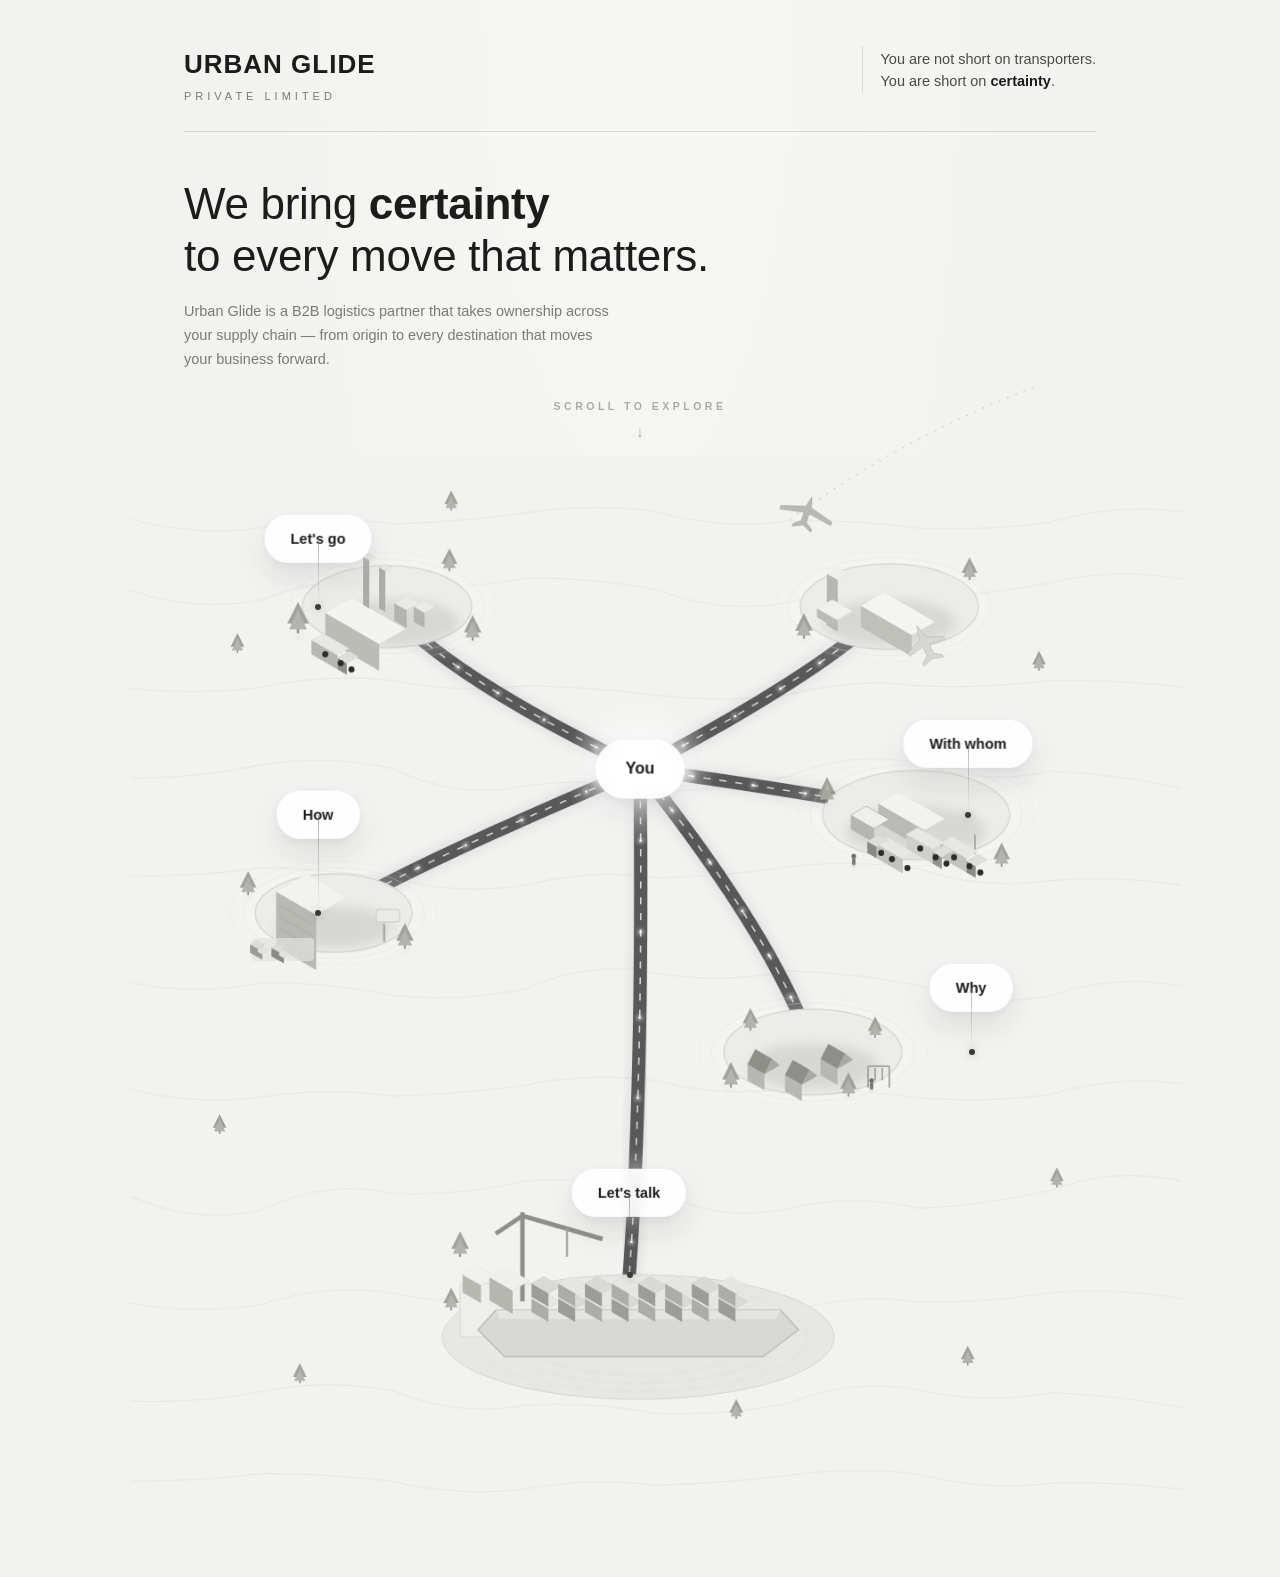
==== index.html @ 064952a7 "Add Urban Glide static site for GitHub Pages Homepage recreates the isometric map design as a hand-b" ====
<!DOCTYPE html>
<html lang="en">
<head>
<meta charset="UTF-8">
<title>Urban Glide — We bring certainty to every move that matters</title>
<meta name="viewport" content="width=device-width, initial-scale=1">
<meta name="description" content="Urban Glide is a B2B logistics partner that takes ownership across your supply chain — from origin to every destination that moves your business forward.">
<link rel="stylesheet" href="assets/css/style.css">
</head>
<body>

<svg xmlns="http://www.w3.org/2000/svg" style="display:none">
  <symbol id="icon-shield" viewBox="0 0 24 24"><path d="M12 3l7 3v6c0 4.5-3 8-7 9-4-1-7-4.5-7-9V6l7-3z"/><path d="M9 12l2 2 4-4"/></symbol>
  <symbol id="icon-diamond" viewBox="0 0 24 24"><path d="M6 3h12l3 5-9 13L3 8l3-5z"/><path d="M3 8h18M9 3l3 5-3 13M15 3l-3 5 3 13"/></symbol>
  <symbol id="icon-chevron-right" viewBox="0 0 24 24"><path d="M9 6l6 6-6 6"/></symbol>
  <symbol id="icon-close" viewBox="0 0 24 24"><path d="M6 6l12 12M18 6L6 18"/></symbol>
  <symbol id="icon-mouse" viewBox="0 0 24 24"><rect x="7" y="3" width="10" height="18" rx="5"/><path d="M12 7v4"/></symbol>
</svg>

<div class="page">

  <header class="top">
    <div class="brand">
      <p class="name">URBAN GLIDE</p>
      <p class="sub">PRIVATE LIMITED</p>
    </div>
    <div class="tagline-wrap">
      <div class="rule"></div>
      <div class="tagline">
        You are not short on transporters.<br>
        You are short on <b>certainty</b>.
      </div>
    </div>
  </header>
  <hr class="divider">

  <section class="hero">
    <h1>We bring <b>certainty</b><br>to every move that matters.</h1>
    <p>Urban Glide is a B2B logistics partner that takes ownership across your supply chain — from origin to every destination that moves your business forward.</p>
    <div class="scroll-indicator">
      <div class="label">SCROLL TO EXPLORE</div>
      <div class="arrow">&#8595;</div>
    </div>
  </section>

  <div class="illustration-wrap" id="illustrationWrap">
    <div class="scene-layer far" id="layerFar">
      <svg id="scene" viewBox="0 0 1024 1190" xmlns="http://www.w3.org/2000/svg">
        <defs>
          <filter id="softBlur" x="-50%" y="-50%" width="200%" height="200%">
            <feGaussianBlur stdDeviation="6"/>
          </filter>
          <filter id="dotGlow" x="-200%" y="-200%" width="500%" height="500%">
            <feGaussianBlur stdDeviation="2.4"/>
          </filter>
          <radialGradient id="hubGlow" cx="50%" cy="50%" r="50%">
            <stop offset="0%" stop-color="#ffffff" stop-opacity="0.95"/>
            <stop offset="60%" stop-color="#ffffff" stop-opacity="0.35"/>
            <stop offset="100%" stop-color="#ffffff" stop-opacity="0"/>
          </radialGradient>
          <radialGradient id="platformShade" cx="50%" cy="50%" r="50%">
            <stop offset="0%" stop-color="#ffffff" stop-opacity="0.5"/>
            <stop offset="100%" stop-color="#ffffff" stop-opacity="0"/>
          </radialGradient>
        </defs>

        <!-- background wash -->
        <rect x="0" y="0" width="1024" height="1190" fill="var(--bg)"/>

        <g id="terrainGroup"></g>
        <g id="treesFarGroup"></g>
        <g id="roadsGroup"></g>
        <g id="platformsGroup"></g>
        <g id="buildingsGroup"></g>
        <g id="treesNearGroup"></g>
        <g id="hubGroup"></g>
        <g id="planeGroup"></g>
      </svg>
    </div>

    <div class="pills-layer" id="layerNear"></div>
  </div>

  <footer class="pad"></footer>
</div>

<div class="modal-overlay" id="who-modal" role="dialog" aria-modal="true" aria-labelledby="who-modal-title">
  <div class="modal-card">
    <button type="button" class="modal-close" id="modal-close" aria-label="Close">
      <svg class="icon" width="20" height="20"><use href="#icon-close"></use></svg>
    </button>
    <h2 id="who-modal-title">Who are Urban Glide?</h2>
    <div class="modal-rule"></div>
    <p>Urban Glide Private Limited is a technology-powered logistics partner that helps businesses move goods with confidence. We combine a verified transporter network, intelligent matching, real-time visibility and process discipline to deliver predictable, safe and cost-efficient transportation across India and beyond.</p>
    <p>From road to air and sea, from a single shipment to complex supply chains — we bring clarity, control and consistency to every move.</p>

    <div class="modal-actions">
      <a class="modal-btn" href="you.html">
        <span class="icon-badge"><svg class="icon" width="18" height="18"><use href="#icon-shield"></use></svg></span>
        <span class="label">Why should I trust you?</span>
        <svg class="icon chevron" width="18" height="18"><use href="#icon-chevron-right"></use></svg>
      </a>
      <button type="button" class="modal-btn" id="why-different-btn">
        <span class="icon-badge"><svg class="icon" width="18" height="18"><use href="#icon-diamond"></use></svg></span>
        <span class="label">Why are you different?</span>
        <svg class="icon chevron" width="18" height="18"><use href="#icon-chevron-right"></use></svg>
      </button>
    </div>

    <div class="modal-hint">
      <svg class="icon" width="15" height="15"><use href="#icon-mouse"></use></svg>
      Hover over a question to explore
    </div>
  </div>
</div>

<script src="assets/js/scene.js"></script>
<script src="assets/js/main.js"></script>
</body>
</html>
---- assets/css/style.css ----
/* Urban Glide — shared styles */

:root {
  --bg: #f2f2f0;
  --ink: #1c1c1b;
  --ink-soft: #4a4a48;
  --gray: #7a7a77;
  --gray-light: #a9a9a6;
  --line: #d8d8d5;
  --pill-bg: rgba(255,255,255,0.92);
  --road: #58585a;
  --road-dark: #454547;
  --face-top: #f6f6f4;
  --face-left: #d9d9d6;
  --face-right: #c2c2be;

  --bg-alt: #eae8e2;
  --accent: #6e7a3a;
  --accent-dark: #4c5528;
  --card-bg: #ffffff;
  --bubble: #dcf3d4;

  --modal-bg: #19191a;
  --modal-line: #313133;
  --modal-soft: #b7b6b9;

  --radius-lg: 18px;
  --radius-md: 12px;
  --radius-sm: 8px;
  --max-w: 1024px;
}

* { box-sizing: border-box; }

html { scroll-behavior: smooth; }

body {
  margin: 0;
  background: var(--bg);
  color: var(--ink);
  font-family: 'Helvetica Neue', Arial, -apple-system, BlinkMacSystemFont, 'Segoe UI', sans-serif;
  font-size: 16px;
  line-height: 1.55;
  -webkit-font-smoothing: antialiased;
}

h1, h2, h3 { margin: 0; color: var(--ink); }

p { margin: 0; }

a { color: inherit; text-decoration: none; }

img { max-width: 100%; display: block; }

button {
  font-family: inherit;
  cursor: pointer;
  border: none;
  background: none;
  color: inherit;
}

.sr-only {
  position: absolute;
  width: 1px; height: 1px;
  padding: 0; margin: -1px;
  overflow: hidden;
  clip: rect(0,0,0,0);
  white-space: nowrap;
  border: 0;
}

/* ---------- Shared page container ---------- */

.page {
  max-width: var(--max-w);
  margin: 0 auto;
  padding: 0 56px;
  position: relative;
  background: radial-gradient(ellipse at 50% 0%, #f7f7f5 0%, var(--bg) 60%);
}

/* ---------- Header ---------- */

header.top {
  display: flex;
  align-items: flex-start;
  justify-content: space-between;
  gap: 24px;
  flex-wrap: wrap;
  padding: 44px 0 26px;
}

.brand .name {
  font-size: 26px;
  font-weight: 700;
  letter-spacing: 1px;
  margin: 0;
  color: var(--ink);
}

.brand .sub {
  font-size: 11px;
  font-weight: 500;
  letter-spacing: 4px;
  color: var(--gray);
  margin-top: 4px;
}

.tagline-wrap {
  display: flex;
  align-items: stretch;
  gap: 18px;
  max-width: 360px;
  padding-top: 2px;
}

.tagline-wrap .rule {
  width: 1px;
  background: var(--line);
  align-self: stretch;
}

.tagline {
  font-size: 14.5px;
  line-height: 1.55;
  color: var(--ink-soft);
  padding-top: 2px;
}

.tagline b { color: var(--ink); font-weight: 700; }

hr.divider {
  border: none;
  border-top: 1px solid var(--line);
  margin: 0 0 46px 0;
}

/* ---------- Homepage hero ---------- */

.hero { padding-bottom: 8px; }

.hero h1 {
  font-size: 44px;
  font-weight: 500;
  line-height: 1.18;
  letter-spacing: -0.3px;
  margin: 0 0 18px 0;
  color: var(--ink);
}

.hero h1 b { font-weight: 700; }

.hero p {
  font-size: 14.5px;
  line-height: 1.65;
  color: var(--gray);
  max-width: 430px;
  margin: 0;
}

.scroll-indicator {
  text-align: center;
  margin: 26px 0 0 0;
  color: var(--gray-light);
}

.scroll-indicator .label {
  font-size: 10.5px;
  letter-spacing: 3.5px;
  font-weight: 600;
}

.scroll-indicator .arrow {
  margin-top: 6px;
  font-size: 15px;
  animation: floaty 2.2s ease-in-out infinite;
}

@keyframes floaty {
  0%, 100% { transform: translateY(0); opacity: .7; }
  50% { transform: translateY(5px); opacity: 1; }
}

/* ---------- Illustration ---------- */

.illustration-wrap {
  position: relative;
  width: 100%;
  aspect-ratio: 1024 / 1190;
  margin-top: 6px;
  perspective: 1000px;
}

.scene-layer {
  position: absolute;
  inset: 0;
  transition: transform 0.7s cubic-bezier(.22,.61,.36,1);
  will-change: transform;
}

.scene-layer.far { z-index: 1; }
.scene-layer.near { z-index: 2; }

svg#scene {
  width: 100%;
  height: 100%;
  display: block;
  overflow: visible;
}

.pills-layer {
  position: absolute;
  inset: 0;
  z-index: 5;
  transition: transform 0.7s cubic-bezier(.22,.61,.36,1);
  will-change: transform;
}

.pill {
  position: absolute;
  transform: translate(-50%,-50%);
  background: var(--pill-bg);
  backdrop-filter: blur(6px);
  padding: 13px 26px;
  border-radius: 999px;
  font-size: 14.5px;
  font-weight: 600;
  color: var(--ink);
  white-space: nowrap;
  box-shadow:
    0 0 0 1px rgba(255,255,255,0.6) inset,
    0 14px 30px rgba(30,30,28,0.10),
    0 2px 8px rgba(30,30,28,0.06),
    0 0 26px rgba(255,255,255,0.55);
  cursor: default;
  transition: transform 220ms ease-out, box-shadow 220ms ease-out;
  pointer-events: auto;
}

.pill:hover {
  transform: translate(-50%,-50%) translateY(-3px) scale(1.03);
  box-shadow:
    0 0 0 1px rgba(255,255,255,0.75) inset,
    0 20px 40px rgba(30,30,28,0.14),
    0 4px 12px rgba(30,30,28,0.08),
    0 0 40px rgba(255,255,255,0.8);
}

.pill.hub {
  font-size: 16px;
  font-weight: 700;
  padding: 17px 30px;
}

.pill.is-interactive { cursor: pointer; }
.pill.is-interactive:focus-visible { outline: 2px solid var(--ink); outline-offset: 3px; }

.connector {
  position: absolute;
  width: 1px;
  background: linear-gradient(to bottom, rgba(120,120,118,0.55), rgba(120,120,118,0));
  z-index: 4;
  pointer-events: none;
}

.connector .dot {
  position: absolute;
  left: 50%;
  bottom: -3px;
  transform: translateX(-50%);
  width: 6px; height: 6px;
  border-radius: 50%;
  background: #3a3a38;
  box-shadow: 0 0 8px rgba(0,0,0,0.25);
}

footer.pad { height: 60px; }

/* ---------- Modal ---------- */

.modal-overlay {
  position: fixed;
  inset: 0;
  background: rgba(15, 15, 16, 0.45);
  display: flex;
  align-items: center;
  justify-content: center;
  padding: 24px;
  z-index: 50;
  opacity: 0;
  pointer-events: none;
  transition: opacity 0.2s ease;
}

.modal-overlay.is-open {
  opacity: 1;
  pointer-events: auto;
}

.modal-card {
  position: relative;
  width: 100%;
  max-width: 560px;
  background: var(--modal-bg);
  color: #f2f1ee;
  border-radius: var(--radius-lg);
  padding: 40px 40px 32px;
  transform: translateY(12px) scale(0.98);
  transition: transform 0.2s ease;
  box-shadow: 0 30px 80px rgba(0,0,0,0.45);
}

.modal-overlay.is-open .modal-card {
  transform: translateY(0) scale(1);
}

.modal-close {
  position: absolute;
  top: 22px;
  right: 22px;
  width: 34px;
  height: 34px;
  display: flex;
  align-items: center;
  justify-content: center;
  border-radius: 50%;
  color: #f2f1ee;
}

.modal-close:hover { background: rgba(255,255,255,0.08); }

.modal-card h2 {
  font-size: 1.5rem;
  font-weight: 600;
  margin-bottom: 10px;
}

.modal-rule {
  width: 40px;
  height: 2px;
  background: var(--gray-light);
  margin-bottom: 22px;
}

.modal-card p {
  color: var(--modal-soft);
  font-size: 0.95rem;
  margin-bottom: 16px;
}

.modal-actions {
  margin-top: 20px;
  display: flex;
  flex-direction: column;
  gap: 12px;
}

.modal-btn {
  display: flex;
  align-items: center;
  gap: 16px;
  width: 100%;
  padding: 16px 20px;
  border: 1px solid var(--modal-line);
  border-radius: var(--radius-md);
  text-align: left;
  transition: border-color 0.15s ease, background 0.15s ease;
}

.modal-btn:hover,
.modal-btn:focus-visible {
  border-color: var(--gray-light);
  background: rgba(255,255,255,0.06);
}

.modal-btn .icon-badge {
  flex: none;
  width: 34px;
  height: 34px;
  display: flex;
  align-items: center;
  justify-content: center;
  border-radius: 50%;
  border: 1px solid var(--modal-line);
}

.modal-btn span.label {
  flex: 1;
  font-weight: 600;
  font-size: 1rem;
}

.modal-btn svg.chevron { flex: none; opacity: 0.6; }

.modal-hint {
  margin-top: 22px;
  display: flex;
  align-items: center;
  justify-content: center;
  gap: 8px;
  font-size: 0.78rem;
  color: #83828a;
}

.icon { width: 18px; height: 18px; stroke: currentColor; fill: none; stroke-width: 1.6; stroke-linecap: round; stroke-linejoin: round; }

/* ---------- you.html page ---------- */

.you-hero { padding: 8px 0 0; }

.you-hero h1 {
  font-size: 3.2rem;
  font-weight: 700;
  color: var(--accent-dark);
}

.you-hero .lede {
  margin-top: 14px;
  font-size: 1rem;
  color: var(--ink-soft);
}

.you-hero .rule {
  width: 46px;
  height: 2px;
  background: var(--line);
  margin: 22px 0 0;
}

section.block { padding: 44px 0; }

.eyebrow {
  font-size: 0.72rem;
  font-weight: 700;
  letter-spacing: 0.18em;
  color: var(--accent-dark);
  text-transform: uppercase;
  margin-bottom: 18px;
}

/* Clients carousel */

.clients-row { display: flex; align-items: center; gap: 14px; }

.clients-track {
  display: flex;
  gap: 16px;
  overflow-x: auto;
  padding-bottom: 4px;
  scroll-snap-type: x proximity;
}

.clients-track::-webkit-scrollbar { height: 6px; }
.clients-track::-webkit-scrollbar-thumb { background: var(--line); border-radius: 4px; }

.client-card {
  flex: 0 0 190px;
  scroll-snap-align: start;
  background: var(--card-bg);
  border: 1px solid var(--line);
  border-radius: var(--radius-md);
  padding: 18px 16px;
}

.client-card .brand {
  font-weight: 700;
  font-size: 1.02rem;
  margin-bottom: 12px;
  min-height: 24px;
}

.client-card .sector {
  font-size: 0.78rem;
  color: var(--ink-soft);
  margin-bottom: 10px;
}

.client-card .cargo {
  font-size: 0.82rem;
  font-weight: 500;
  min-height: 40px;
}

.client-card .distance {
  margin-top: 14px;
  display: flex;
  align-items: center;
  gap: 6px;
  font-size: 0.78rem;
  color: var(--ink-soft);
}

.carousel-btn {
  flex: none;
  width: 34px;
  height: 34px;
  border-radius: 50%;
  border: 1px solid var(--line);
  background: var(--card-bg);
  display: flex;
  align-items: center;
  justify-content: center;
}

/* Industries grid */

.industries-panel {
  background: var(--bg-alt);
  border-radius: var(--radius-lg);
  padding: 30px 28px;
}

.industries-grid {
  display: grid;
  grid-template-columns: repeat(7, 1fr);
  gap: 26px 14px;
}

.industry {
  display: flex;
  flex-direction: column;
  align-items: center;
  text-align: center;
  gap: 10px;
  font-size: 0.78rem;
  color: var(--ink);
}

.industry .icon-circle {
  width: 46px;
  height: 46px;
  border-radius: 50%;
  background: var(--card-bg);
  border: 1px solid var(--line);
  display: flex;
  align-items: center;
  justify-content: center;
}

/* Case study */

.case-study-head {
  display: flex;
  align-items: baseline;
  gap: 14px;
  flex-wrap: wrap;
  margin-bottom: 6px;
}

.case-study-head h3 {
  font-size: 2rem;
  font-weight: 700;
}

.case-note {
  display: flex;
  align-items: flex-start;
  gap: 10px;
  color: var(--ink-soft);
  font-size: 0.92rem;
  margin: 10px 0 34px;
}

.timeline-row {
  display: grid;
  grid-template-columns: repeat(4, 1fr);
  gap: 22px;
  position: relative;
}

.timeline-row + .timeline-row { margin-top: 22px; }

.timeline-step {
  background: var(--card-bg);
  border: 1px solid var(--line);
  border-radius: var(--radius-md);
  padding: 18px 16px;
  position: relative;
}

.timeline-step .step-icon {
  width: 40px;
  height: 40px;
  border-radius: 50%;
  border: 1px solid var(--line);
  display: flex;
  align-items: center;
  justify-content: center;
  color: var(--accent-dark);
  margin-bottom: 14px;
}

.timeline-step .step-num {
  font-size: 0.72rem;
  font-weight: 700;
  color: var(--accent-dark);
  letter-spacing: 0.08em;
}

.timeline-step h4 {
  font-size: 1rem;
  font-weight: 700;
  margin: 4px 0 8px;
}

.timeline-step p {
  font-size: 0.83rem;
  color: var(--ink-soft);
}

.trophy-note {
  margin: 30px 0 0;
  display: flex;
  align-items: center;
  gap: 14px;
  background: var(--bg-alt);
  border-radius: var(--radius-md);
  padding: 16px 20px;
  font-size: 0.92rem;
  font-weight: 500;
}

.trophy-note strong { color: var(--accent-dark); }

/* Testimonials */

.testimonials-grid {
  display: grid;
  grid-template-columns: repeat(4, 1fr);
  gap: 16px;
}

.testimonial {
  background: var(--bubble);
  border-radius: var(--radius-md);
  padding: 16px;
  font-size: 0.85rem;
  position: relative;
  min-height: 150px;
  display: flex;
  flex-direction: column;
}

.testimonial .quote-icon { color: var(--accent-dark); margin-bottom: 10px; }

.testimonial .msg { flex: 1; }

.testimonial .meta {
  margin-top: 10px;
  font-size: 0.72rem;
  color: #4a5a3f;
  display: flex;
  align-items: center;
  gap: 4px;
  justify-content: flex-end;
}

.dots { display: flex; justify-content: center; gap: 8px; margin-top: 20px; }

.dots span {
  width: 7px;
  height: 7px;
  border-radius: 50%;
  background: var(--line);
}

.dots span.active { background: var(--accent-dark); }

/* Footer band */

.footer-band {
  background: var(--bg-alt);
  border-radius: var(--radius-lg);
  padding: 26px 28px;
  margin-bottom: 44px;
  display: flex;
  align-items: center;
  gap: 18px;
  flex-wrap: wrap;
}

.footer-band .icon-circle {
  width: 48px;
  height: 48px;
  border-radius: 50%;
  background: var(--card-bg);
  border: 1px solid var(--line);
  display: flex;
  align-items: center;
  justify-content: center;
  flex: none;
}

.footer-band p { font-size: 0.98rem; }
.footer-band strong { color: var(--accent-dark); }

/* ---------- Responsive ---------- */

@media (max-width: 860px) {
  .page { padding: 0 28px; }
  .footer-band { margin: 0 -28px; }
  .footer-band .page { padding: 0 28px; }
  header.top { padding-top: 28px; }
  .hero h1 { font-size: 34px; }
  .you-hero h1 { font-size: 2.4rem; }
  .industries-grid { grid-template-columns: repeat(4, 1fr); }
  .timeline-row { grid-template-columns: repeat(2, 1fr); }
  .testimonials-grid { grid-template-columns: repeat(2, 1fr); }
}

@media (max-width: 520px) {
  .tagline-wrap { max-width: none; }
  .hero h1 { font-size: 28px; }
  .industries-grid { grid-template-columns: repeat(3, 1fr); }
  .timeline-row { grid-template-columns: 1fr; }
  .testimonials-grid { grid-template-columns: 1fr; }
  .you-hero h1 { font-size: 1.9rem; }
  .case-study-head h3 { font-size: 1.6rem; }
}
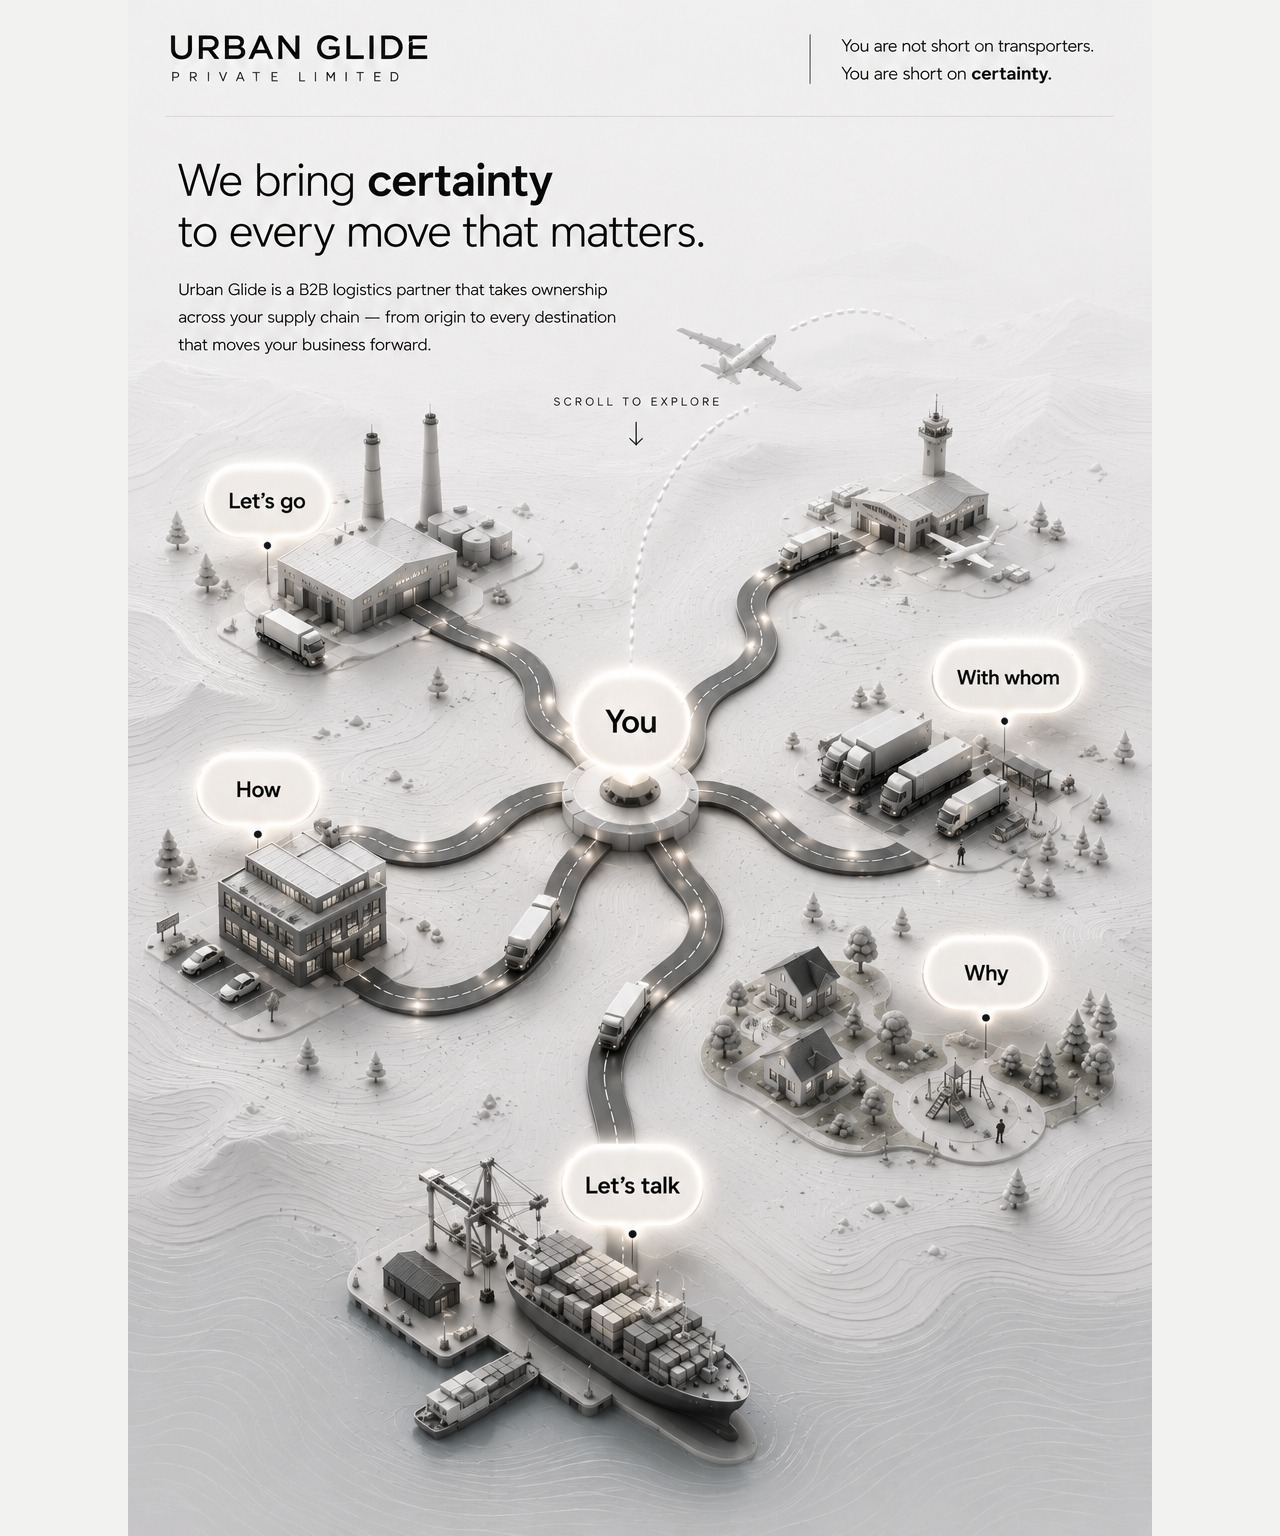
==== commit 1c668ed7: "Revert homepage to the original artwork instead of the SVG scene The hand-drawn SVG recreation looke" ====
--- a/index.html
+++ b/index.html
@@ -17,72 +17,14 @@
   <symbol id="icon-mouse" viewBox="0 0 24 24"><rect x="7" y="3" width="10" height="18" rx="5"/><path d="M12 7v4"/></symbol>
 </svg>
 
-<div class="page">
+<h1 class="sr-only">Urban Glide Private Limited — We bring certainty to every move that matters</h1>
 
-  <header class="top">
-    <div class="brand">
-      <p class="name">URBAN GLIDE</p>
-      <p class="sub">PRIVATE LIMITED</p>
-    </div>
-    <div class="tagline-wrap">
-      <div class="rule"></div>
-      <div class="tagline">
-        You are not short on transporters.<br>
-        You are short on <b>certainty</b>.
-      </div>
-    </div>
-  </header>
-  <hr class="divider">
+<main class="hero">
+  <img src="assets/images/hero-map.jpg" alt="Urban Glide — We bring certainty to every move that matters. An illustrated map showing logistics touchpoints: Let's go, With whom, Why, Let's talk, How, and You at the center.">
 
-  <section class="hero">
-    <h1>We bring <b>certainty</b><br>to every move that matters.</h1>
-    <p>Urban Glide is a B2B logistics partner that takes ownership across your supply chain — from origin to every destination that moves your business forward.</p>
-    <div class="scroll-indicator">
-      <div class="label">SCROLL TO EXPLORE</div>
-      <div class="arrow">&#8595;</div>
-    </div>
-  </section>
-
-  <div class="illustration-wrap" id="illustrationWrap">
-    <div class="scene-layer far" id="layerFar">
-      <svg id="scene" viewBox="0 0 1024 1190" xmlns="http://www.w3.org/2000/svg">
-        <defs>
-          <filter id="softBlur" x="-50%" y="-50%" width="200%" height="200%">
-            <feGaussianBlur stdDeviation="6"/>
-          </filter>
-          <filter id="dotGlow" x="-200%" y="-200%" width="500%" height="500%">
-            <feGaussianBlur stdDeviation="2.4"/>
-          </filter>
-          <radialGradient id="hubGlow" cx="50%" cy="50%" r="50%">
-            <stop offset="0%" stop-color="#ffffff" stop-opacity="0.95"/>
-            <stop offset="60%" stop-color="#ffffff" stop-opacity="0.35"/>
-            <stop offset="100%" stop-color="#ffffff" stop-opacity="0"/>
-          </radialGradient>
-          <radialGradient id="platformShade" cx="50%" cy="50%" r="50%">
-            <stop offset="0%" stop-color="#ffffff" stop-opacity="0.5"/>
-            <stop offset="100%" stop-color="#ffffff" stop-opacity="0"/>
-          </radialGradient>
-        </defs>
-
-        <!-- background wash -->
-        <rect x="0" y="0" width="1024" height="1190" fill="var(--bg)"/>
-
-        <g id="terrainGroup"></g>
-        <g id="treesFarGroup"></g>
-        <g id="roadsGroup"></g>
-        <g id="platformsGroup"></g>
-        <g id="buildingsGroup"></g>
-        <g id="treesNearGroup"></g>
-        <g id="hubGroup"></g>
-        <g id="planeGroup"></g>
-      </svg>
-    </div>
-
-    <div class="pills-layer" id="layerNear"></div>
-  </div>
-
-  <footer class="pad"></footer>
-</div>
+  <button type="button" class="hotspot" id="hotspot-letsgo" aria-haspopup="dialog" aria-controls="who-modal" aria-label="Let's go — Learn who Urban Glide is"></button>
+  <a class="hotspot" id="hotspot-you" href="you.html" aria-label="You — See clients, industries and case studies"></a>
+</main>
 
 <div class="modal-overlay" id="who-modal" role="dialog" aria-modal="true" aria-labelledby="who-modal-title">
   <div class="modal-card">
@@ -114,7 +56,11 @@
   </div>
 </div>
 
-<script src="assets/js/scene.js"></script>
+<script>
+  document.getElementById('hotspot-letsgo').addEventListener('click', function () {
+    if (window.openWhoModal) window.openWhoModal(this);
+  });
+</script>
 <script src="assets/js/main.js"></script>
 </body>
 </html>
--- a/assets/css/style.css
+++ b/assets/css/style.css
@@ -7,12 +7,6 @@
   --gray: #7a7a77;
   --gray-light: #a9a9a6;
   --line: #d8d8d5;
-  --pill-bg: rgba(255,255,255,0.92);
-  --road: #58585a;
-  --road-dark: #454547;
-  --face-top: #f6f6f4;
-  --face-left: #d9d9d6;
-  --face-right: #c2c2be;
 
   --bg-alt: #eae8e2;
   --accent: #6e7a3a;
@@ -136,146 +130,51 @@
   margin: 0 0 46px 0;
 }
 
-/* ---------- Homepage hero ---------- */
-
-.hero { padding-bottom: 8px; }
-
-.hero h1 {
-  font-size: 44px;
-  font-weight: 500;
-  line-height: 1.18;
-  letter-spacing: -0.3px;
-  margin: 0 0 18px 0;
-  color: var(--ink);
-}
-
-.hero h1 b { font-weight: 700; }
-
-.hero p {
-  font-size: 14.5px;
-  line-height: 1.65;
-  color: var(--gray);
-  max-width: 430px;
-  margin: 0;
-}
-
-.scroll-indicator {
-  text-align: center;
-  margin: 26px 0 0 0;
-  color: var(--gray-light);
-}
-
-.scroll-indicator .label {
-  font-size: 10.5px;
-  letter-spacing: 3.5px;
-  font-weight: 600;
-}
-
-.scroll-indicator .arrow {
-  margin-top: 6px;
-  font-size: 15px;
-  animation: floaty 2.2s ease-in-out infinite;
-}
-
-@keyframes floaty {
-  0%, 100% { transform: translateY(0); opacity: .7; }
-  50% { transform: translateY(5px); opacity: 1; }
-}
-
-/* ---------- Illustration ---------- */
-
-.illustration-wrap {
+/* ---------- Homepage hero (single full-page artwork; header + copy are baked into the image) ---------- */
+
+.hero {
   position: relative;
   width: 100%;
-  aspect-ratio: 1024 / 1190;
-  margin-top: 6px;
-  perspective: 1000px;
-}
-
-.scene-layer {
+  max-width: var(--max-w);
+  margin: 0 auto;
+  line-height: 0;
+}
+
+.hero img {
+  width: 100%;
+  height: auto;
+}
+
+.hotspot {
   position: absolute;
-  inset: 0;
-  transition: transform 0.7s cubic-bezier(.22,.61,.36,1);
-  will-change: transform;
-}
-
-.scene-layer.far { z-index: 1; }
-.scene-layer.near { z-index: 2; }
-
-svg#scene {
-  width: 100%;
-  height: 100%;
-  display: block;
-  overflow: visible;
-}
-
-.pills-layer {
-  position: absolute;
-  inset: 0;
-  z-index: 5;
-  transition: transform 0.7s cubic-bezier(.22,.61,.36,1);
-  will-change: transform;
-}
-
-.pill {
-  position: absolute;
-  transform: translate(-50%,-50%);
-  background: var(--pill-bg);
-  backdrop-filter: blur(6px);
-  padding: 13px 26px;
+  transform: translate(-50%, -50%);
   border-radius: 999px;
-  font-size: 14.5px;
-  font-weight: 600;
-  color: var(--ink);
-  white-space: nowrap;
-  box-shadow:
-    0 0 0 1px rgba(255,255,255,0.6) inset,
-    0 14px 30px rgba(30,30,28,0.10),
-    0 2px 8px rgba(30,30,28,0.06),
-    0 0 26px rgba(255,255,255,0.55);
-  cursor: default;
-  transition: transform 220ms ease-out, box-shadow 220ms ease-out;
-  pointer-events: auto;
-}
-
-.pill:hover {
-  transform: translate(-50%,-50%) translateY(-3px) scale(1.03);
-  box-shadow:
-    0 0 0 1px rgba(255,255,255,0.75) inset,
-    0 20px 40px rgba(30,30,28,0.14),
-    0 4px 12px rgba(30,30,28,0.08),
-    0 0 40px rgba(255,255,255,0.8);
-}
-
-.pill.hub {
-  font-size: 16px;
-  font-weight: 700;
-  padding: 17px 30px;
-}
-
-.pill.is-interactive { cursor: pointer; }
-.pill.is-interactive:focus-visible { outline: 2px solid var(--ink); outline-offset: 3px; }
-
-.connector {
-  position: absolute;
-  width: 1px;
-  background: linear-gradient(to bottom, rgba(120,120,118,0.55), rgba(120,120,118,0));
-  z-index: 4;
-  pointer-events: none;
-}
-
-.connector .dot {
-  position: absolute;
-  left: 50%;
-  bottom: -3px;
-  transform: translateX(-50%);
-  width: 6px; height: 6px;
-  border-radius: 50%;
-  background: #3a3a38;
-  box-shadow: 0 0 8px rgba(0,0,0,0.25);
-}
-
-footer.pad { height: 60px; }
+  padding: 0;
+  outline-offset: 4px;
+}
+
+.hotspot:hover,
+.hotspot:focus-visible {
+  filter: brightness(0.94);
+}
+
+.hotspot:focus-visible {
+  outline: 2px solid var(--ink);
+}
+
+#hotspot-letsgo {
+  left: 13.2%;
+  top: 32.9%;
+  width: 15%;
+  height: 5.4%;
+}
+
+#hotspot-you {
+  left: 49%;
+  top: 47%;
+  width: 13%;
+  height: 6.2%;
+}
 
 /* ---------- Modal ---------- */
 
@@ -699,19 +598,17 @@
 
 @media (max-width: 860px) {
   .page { padding: 0 28px; }
-  .footer-band { margin: 0 -28px; }
-  .footer-band .page { padding: 0 28px; }
   header.top { padding-top: 28px; }
-  .hero h1 { font-size: 34px; }
   .you-hero h1 { font-size: 2.4rem; }
   .industries-grid { grid-template-columns: repeat(4, 1fr); }
   .timeline-row { grid-template-columns: repeat(2, 1fr); }
   .testimonials-grid { grid-template-columns: repeat(2, 1fr); }
+  #hotspot-letsgo { width: 22%; height: 4.6%; }
+  #hotspot-you { width: 19%; height: 5.2%; }
 }
 
 @media (max-width: 520px) {
   .tagline-wrap { max-width: none; }
-  .hero h1 { font-size: 28px; }
   .industries-grid { grid-template-columns: repeat(3, 1fr); }
   .timeline-row { grid-template-columns: 1fr; }
   .testimonials-grid { grid-template-columns: 1fr; }
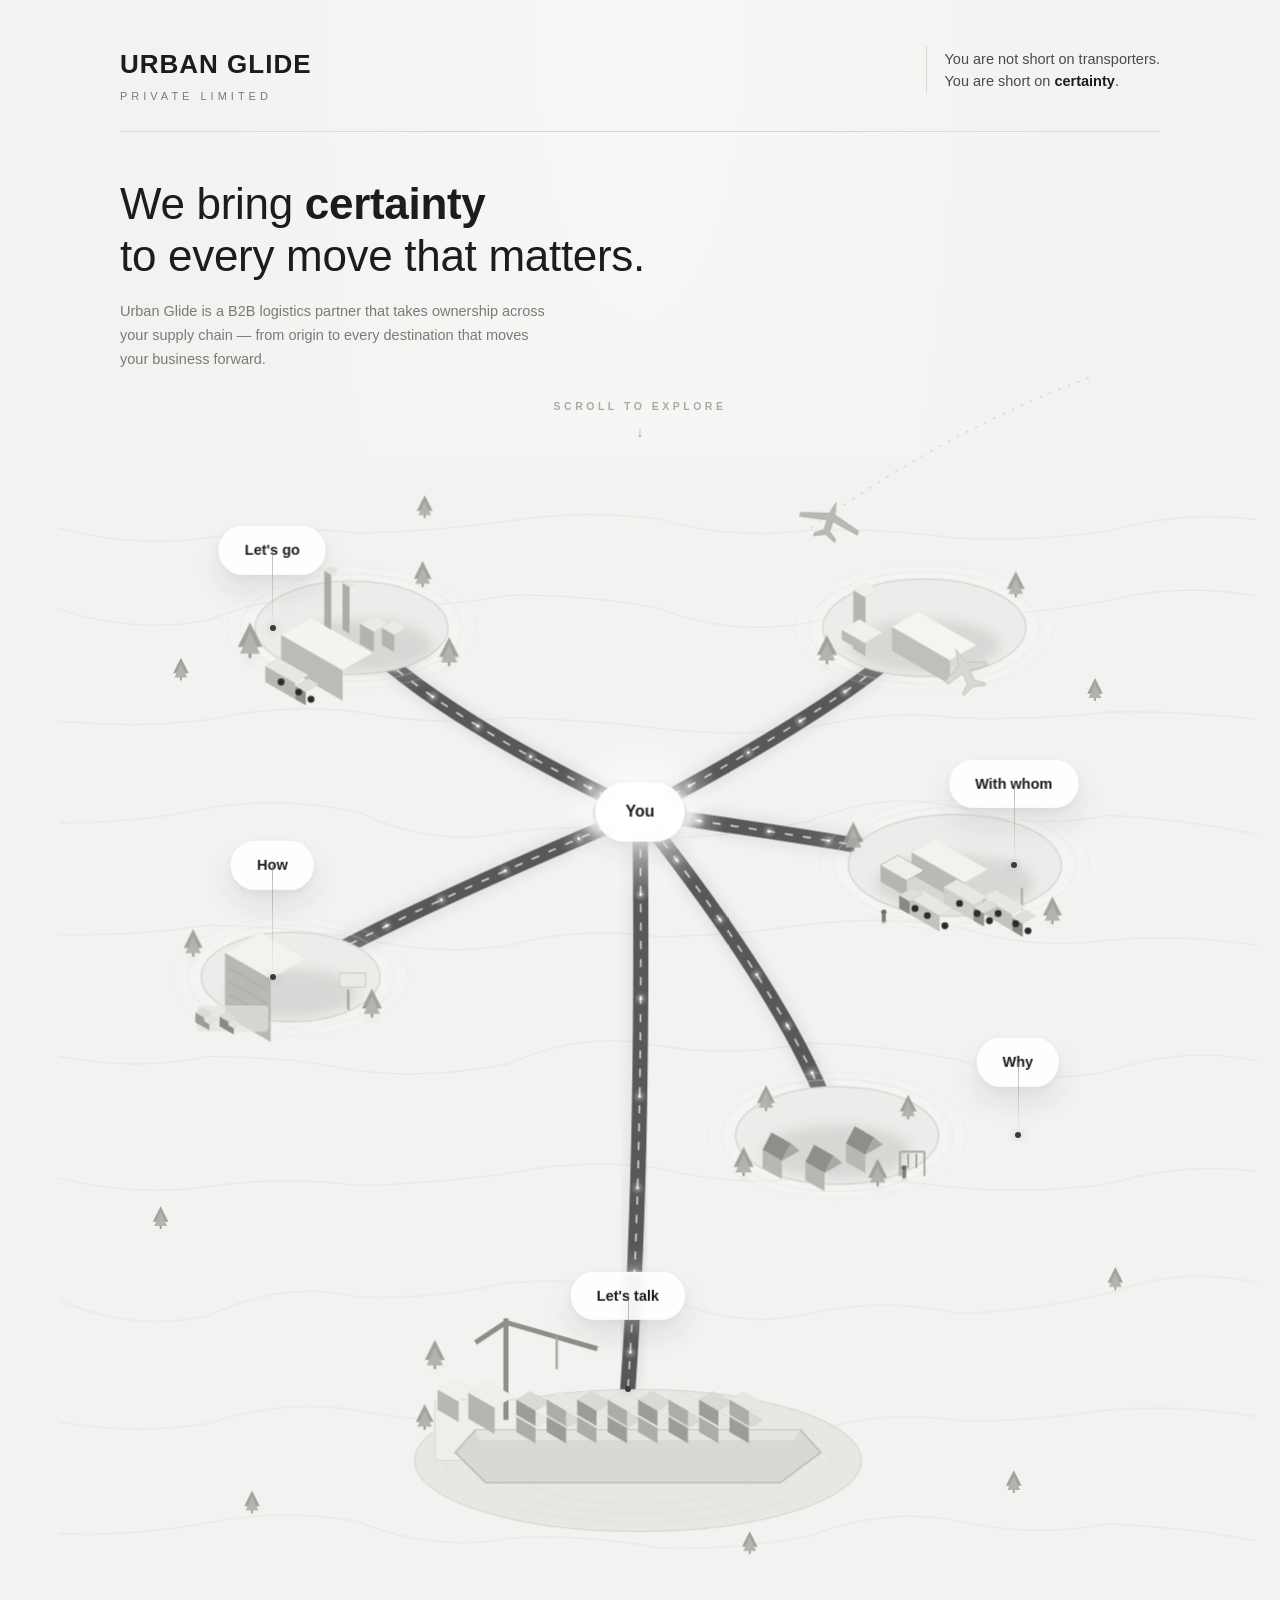
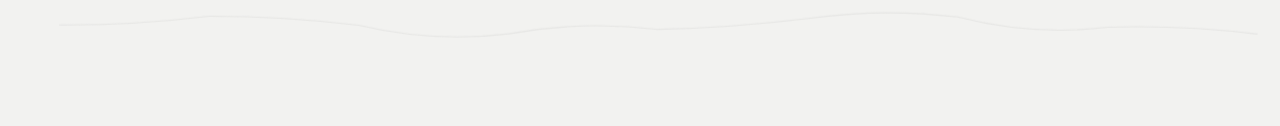
==== commit e80a82bb: "Roll back to the SVG homepage and let it fill widescreen viewports Restore the hand-drawn SVG scene " ====
--- a/index.html
+++ b/index.html
@@ -17,14 +17,72 @@
   <symbol id="icon-mouse" viewBox="0 0 24 24"><rect x="7" y="3" width="10" height="18" rx="5"/><path d="M12 7v4"/></symbol>
 </svg>
 
-<h1 class="sr-only">Urban Glide Private Limited — We bring certainty to every move that matters</h1>
+<div class="page page--wide">
 
-<main class="hero">
-  <img src="assets/images/hero-map.jpg" alt="Urban Glide — We bring certainty to every move that matters. An illustrated map showing logistics touchpoints: Let's go, With whom, Why, Let's talk, How, and You at the center.">
+  <header class="top">
+    <div class="brand">
+      <p class="name">URBAN GLIDE</p>
+      <p class="sub">PRIVATE LIMITED</p>
+    </div>
+    <div class="tagline-wrap">
+      <div class="rule"></div>
+      <div class="tagline">
+        You are not short on transporters.<br>
+        You are short on <b>certainty</b>.
+      </div>
+    </div>
+  </header>
+  <hr class="divider">
 
-  <button type="button" class="hotspot" id="hotspot-letsgo" aria-haspopup="dialog" aria-controls="who-modal" aria-label="Let's go — Learn who Urban Glide is"></button>
-  <a class="hotspot" id="hotspot-you" href="you.html" aria-label="You — See clients, industries and case studies"></a>
-</main>
+  <section class="hero">
+    <h1>We bring <b>certainty</b><br>to every move that matters.</h1>
+    <p>Urban Glide is a B2B logistics partner that takes ownership across your supply chain — from origin to every destination that moves your business forward.</p>
+    <div class="scroll-indicator">
+      <div class="label">SCROLL TO EXPLORE</div>
+      <div class="arrow">&#8595;</div>
+    </div>
+  </section>
+
+  <div class="illustration-wrap" id="illustrationWrap">
+    <div class="scene-layer far" id="layerFar">
+      <svg id="scene" viewBox="0 0 1024 1190" xmlns="http://www.w3.org/2000/svg">
+        <defs>
+          <filter id="softBlur" x="-50%" y="-50%" width="200%" height="200%">
+            <feGaussianBlur stdDeviation="6"/>
+          </filter>
+          <filter id="dotGlow" x="-200%" y="-200%" width="500%" height="500%">
+            <feGaussianBlur stdDeviation="2.4"/>
+          </filter>
+          <radialGradient id="hubGlow" cx="50%" cy="50%" r="50%">
+            <stop offset="0%" stop-color="#ffffff" stop-opacity="0.95"/>
+            <stop offset="60%" stop-color="#ffffff" stop-opacity="0.35"/>
+            <stop offset="100%" stop-color="#ffffff" stop-opacity="0"/>
+          </radialGradient>
+          <radialGradient id="platformShade" cx="50%" cy="50%" r="50%">
+            <stop offset="0%" stop-color="#ffffff" stop-opacity="0.5"/>
+            <stop offset="100%" stop-color="#ffffff" stop-opacity="0"/>
+          </radialGradient>
+        </defs>
+
+        <!-- background wash -->
+        <rect x="0" y="0" width="1024" height="1190" fill="var(--bg)"/>
+
+        <g id="terrainGroup"></g>
+        <g id="treesFarGroup"></g>
+        <g id="roadsGroup"></g>
+        <g id="platformsGroup"></g>
+        <g id="buildingsGroup"></g>
+        <g id="treesNearGroup"></g>
+        <g id="hubGroup"></g>
+        <g id="planeGroup"></g>
+      </svg>
+    </div>
+
+    <div class="pills-layer" id="layerNear"></div>
+  </div>
+
+  <footer class="pad"></footer>
+</div>
 
 <div class="modal-overlay" id="who-modal" role="dialog" aria-modal="true" aria-labelledby="who-modal-title">
   <div class="modal-card">
@@ -56,11 +114,7 @@
   </div>
 </div>
 
-<script>
-  document.getElementById('hotspot-letsgo').addEventListener('click', function () {
-    if (window.openWhoModal) window.openWhoModal(this);
-  });
-</script>
+<script src="assets/js/scene.js"></script>
 <script src="assets/js/main.js"></script>
 </body>
 </html>
--- a/assets/css/style.css
+++ b/assets/css/style.css
@@ -7,6 +7,12 @@
   --gray: #7a7a77;
   --gray-light: #a9a9a6;
   --line: #d8d8d5;
+  --pill-bg: rgba(255,255,255,0.92);
+  --road: #58585a;
+  --road-dark: #454547;
+  --face-top: #f6f6f4;
+  --face-left: #d9d9d6;
+  --face-right: #c2c2be;
 
   --bg-alt: #eae8e2;
   --accent: #6e7a3a;
@@ -74,6 +80,15 @@
   background: radial-gradient(ellipse at 50% 0%, #f7f7f5 0%, var(--bg) 60%);
 }
 
+/* Homepage only: the hero illustration is an SVG (real vector, not a raster
+   screenshot), so it stays perfectly crisp at any size — let it grow with
+   the viewport on widescreen instead of stopping at --max-w and leaving
+   empty gutters. Capped at 1600px so it doesn't get absurdly tall on
+   ultrawide monitors (the artwork is a tall/portrait composition). */
+.page--wide {
+  max-width: clamp(1024px, 90vw, 1600px);
+}
+
 /* ---------- Header ---------- */
 
 header.top {
@@ -130,51 +145,146 @@
   margin: 0 0 46px 0;
 }
 
-/* ---------- Homepage hero (single full-page artwork; header + copy are baked into the image) ---------- */
-
-.hero {
+/* ---------- Homepage hero ---------- */
+
+.hero { padding-bottom: 8px; }
+
+.hero h1 {
+  font-size: 44px;
+  font-weight: 500;
+  line-height: 1.18;
+  letter-spacing: -0.3px;
+  margin: 0 0 18px 0;
+  color: var(--ink);
+}
+
+.hero h1 b { font-weight: 700; }
+
+.hero p {
+  font-size: 14.5px;
+  line-height: 1.65;
+  color: var(--gray);
+  max-width: 430px;
+  margin: 0;
+}
+
+.scroll-indicator {
+  text-align: center;
+  margin: 26px 0 0 0;
+  color: var(--gray-light);
+}
+
+.scroll-indicator .label {
+  font-size: 10.5px;
+  letter-spacing: 3.5px;
+  font-weight: 600;
+}
+
+.scroll-indicator .arrow {
+  margin-top: 6px;
+  font-size: 15px;
+  animation: floaty 2.2s ease-in-out infinite;
+}
+
+@keyframes floaty {
+  0%, 100% { transform: translateY(0); opacity: .7; }
+  50% { transform: translateY(5px); opacity: 1; }
+}
+
+/* ---------- Illustration ---------- */
+
+.illustration-wrap {
   position: relative;
   width: 100%;
-  max-width: var(--max-w);
-  margin: 0 auto;
-  line-height: 0;
-}
-
-.hero img {
+  aspect-ratio: 1024 / 1190;
+  margin-top: 6px;
+  perspective: 1000px;
+}
+
+.scene-layer {
+  position: absolute;
+  inset: 0;
+  transition: transform 0.7s cubic-bezier(.22,.61,.36,1);
+  will-change: transform;
+}
+
+.scene-layer.far { z-index: 1; }
+.scene-layer.near { z-index: 2; }
+
+svg#scene {
   width: 100%;
-  height: auto;
-}
-
-.hotspot {
+  height: 100%;
+  display: block;
+  overflow: visible;
+}
+
+.pills-layer {
   position: absolute;
-  transform: translate(-50%, -50%);
+  inset: 0;
+  z-index: 5;
+  transition: transform 0.7s cubic-bezier(.22,.61,.36,1);
+  will-change: transform;
+}
+
+.pill {
+  position: absolute;
+  transform: translate(-50%,-50%);
+  background: var(--pill-bg);
+  backdrop-filter: blur(6px);
+  padding: 13px 26px;
   border-radius: 999px;
-  padding: 0;
-  outline-offset: 4px;
-}
-
-.hotspot:hover,
-.hotspot:focus-visible {
-  filter: brightness(0.94);
-}
-
-.hotspot:focus-visible {
-  outline: 2px solid var(--ink);
-}
-
-#hotspot-letsgo {
-  left: 13.2%;
-  top: 32.9%;
-  width: 15%;
-  height: 5.4%;
-}
-
-#hotspot-you {
-  left: 49%;
-  top: 47%;
-  width: 13%;
-  height: 6.2%;
-}
+  font-size: 14.5px;
+  font-weight: 600;
+  color: var(--ink);
+  white-space: nowrap;
+  box-shadow:
+    0 0 0 1px rgba(255,255,255,0.6) inset,
+    0 14px 30px rgba(30,30,28,0.10),
+    0 2px 8px rgba(30,30,28,0.06),
+    0 0 26px rgba(255,255,255,0.55);
+  cursor: default;
+  transition: transform 220ms ease-out, box-shadow 220ms ease-out;
+  pointer-events: auto;
+}
+
+.pill:hover {
+  transform: translate(-50%,-50%) translateY(-3px) scale(1.03);
+  box-shadow:
+    0 0 0 1px rgba(255,255,255,0.75) inset,
+    0 20px 40px rgba(30,30,28,0.14),
+    0 4px 12px rgba(30,30,28,0.08),
+    0 0 40px rgba(255,255,255,0.8);
+}
+
+.pill.hub {
+  font-size: 16px;
+  font-weight: 700;
+  padding: 17px 30px;
+}
+
+.pill.is-interactive { cursor: pointer; }
+.pill.is-interactive:focus-visible { outline: 2px solid var(--ink); outline-offset: 3px; }
+
+.connector {
+  position: absolute;
+  width: 1px;
+  background: linear-gradient(to bottom, rgba(120,120,118,0.55), rgba(120,120,118,0));
+  z-index: 4;
+  pointer-events: none;
+}
+
+.connector .dot {
+  position: absolute;
+  left: 50%;
+  bottom: -3px;
+  transform: translateX(-50%);
+  width: 6px; height: 6px;
+  border-radius: 50%;
+  background: #3a3a38;
+  box-shadow: 0 0 8px rgba(0,0,0,0.25);
+}
+
+footer.pad { height: 60px; }
 
 /* ---------- Modal ---------- */
 
@@ -598,17 +708,19 @@
 
 @media (max-width: 860px) {
   .page { padding: 0 28px; }
+  .footer-band { margin: 0 -28px; }
+  .footer-band .page { padding: 0 28px; }
   header.top { padding-top: 28px; }
+  .hero h1 { font-size: 34px; }
   .you-hero h1 { font-size: 2.4rem; }
   .industries-grid { grid-template-columns: repeat(4, 1fr); }
   .timeline-row { grid-template-columns: repeat(2, 1fr); }
   .testimonials-grid { grid-template-columns: repeat(2, 1fr); }
-  #hotspot-letsgo { width: 22%; height: 4.6%; }
-  #hotspot-you { width: 19%; height: 5.2%; }
 }
 
 @media (max-width: 520px) {
   .tagline-wrap { max-width: none; }
+  .hero h1 { font-size: 28px; }
   .industries-grid { grid-template-columns: repeat(3, 1fr); }
   .timeline-row { grid-template-columns: 1fr; }
   .testimonials-grid { grid-template-columns: 1fr; }
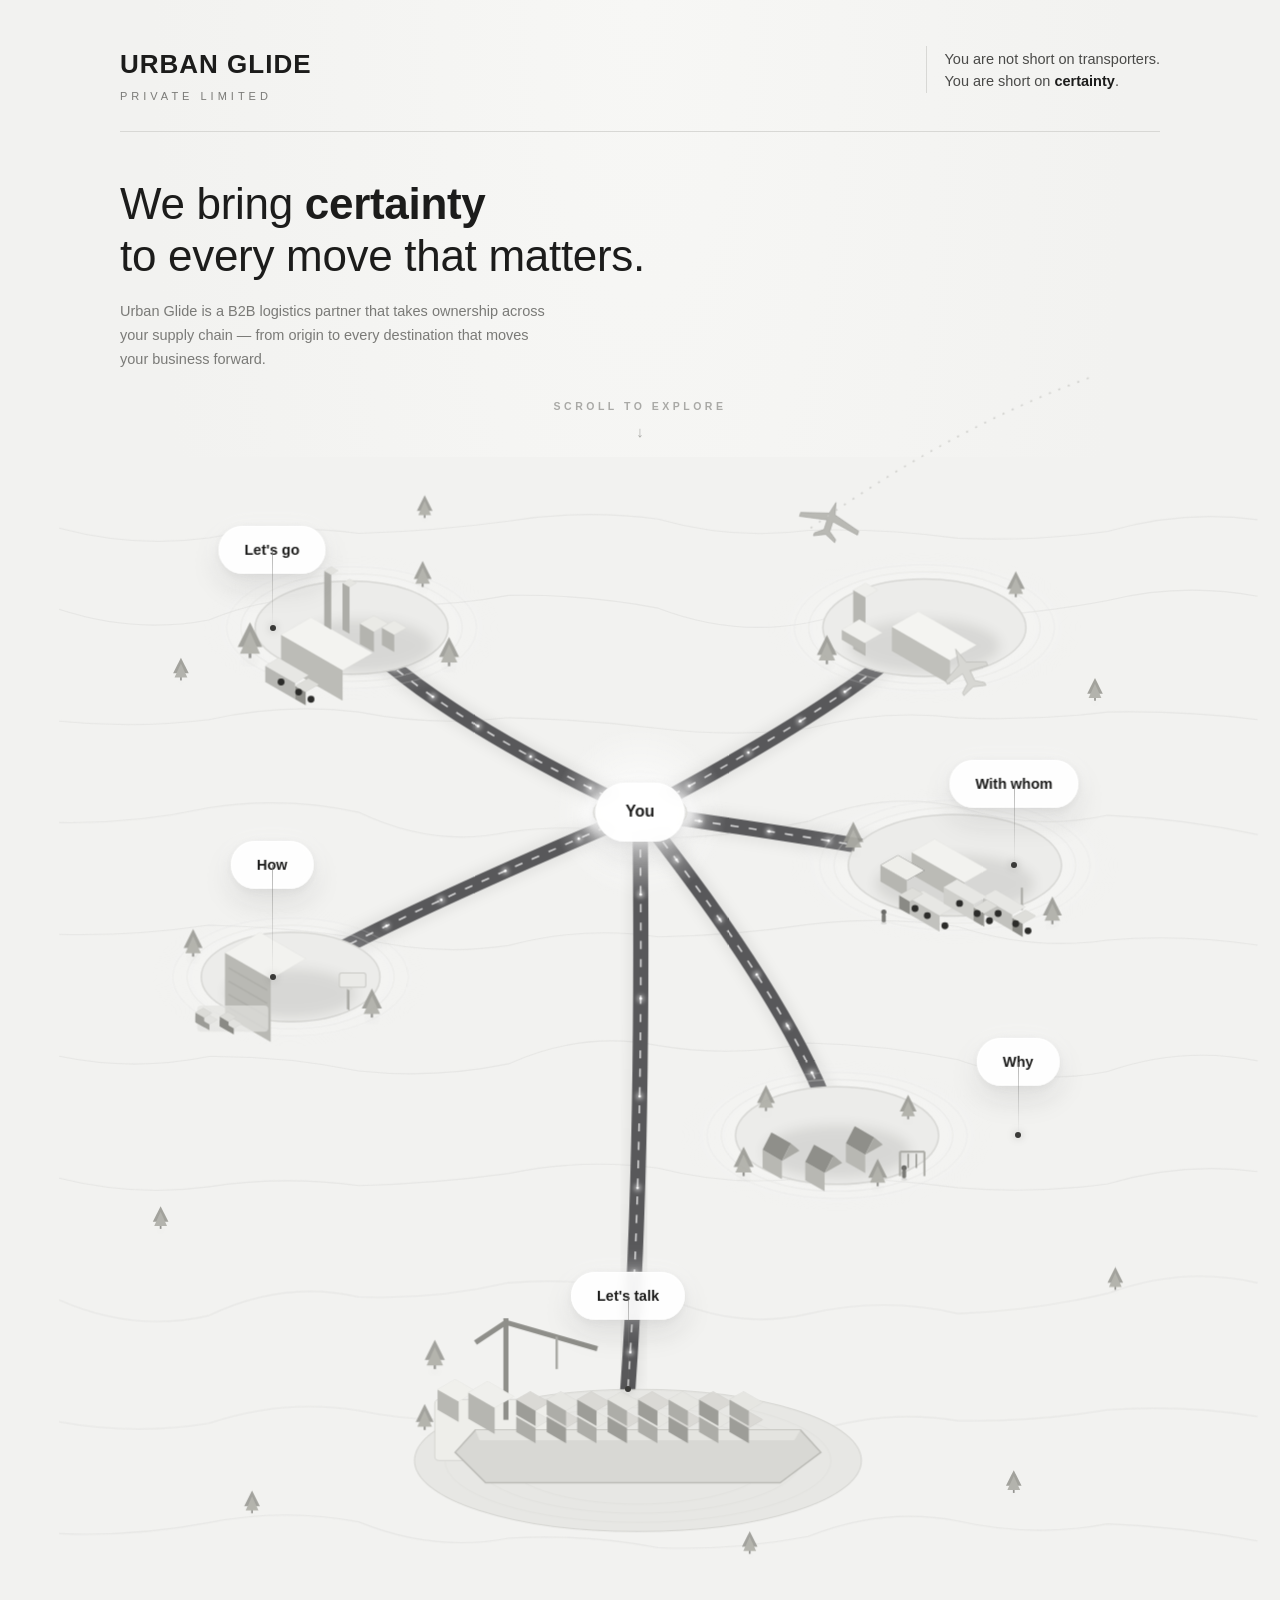
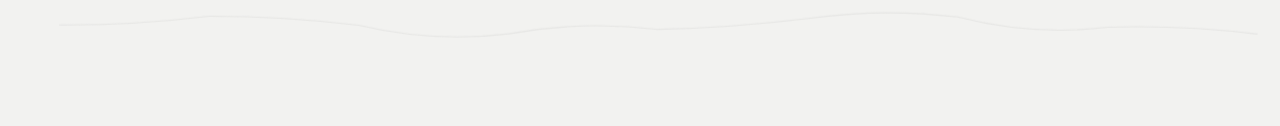
==== commit 119c9ac7: "Add How page and link it from the homepage Wires the "Why are you different?" homepage action to how" ====
--- a/index.html
+++ b/index.html
@@ -100,11 +100,11 @@
         <span class="label">Why should I trust you?</span>
         <svg class="icon chevron" width="18" height="18"><use href="#icon-chevron-right"></use></svg>
       </a>
-      <button type="button" class="modal-btn" id="why-different-btn">
+      <a class="modal-btn" id="why-different-btn" href="how.html">
         <span class="icon-badge"><svg class="icon" width="18" height="18"><use href="#icon-diamond"></use></svg></span>
         <span class="label">Why are you different?</span>
         <svg class="icon chevron" width="18" height="18"><use href="#icon-chevron-right"></use></svg>
-      </button>
+      </a>
     </div>
 
     <div class="modal-hint">
